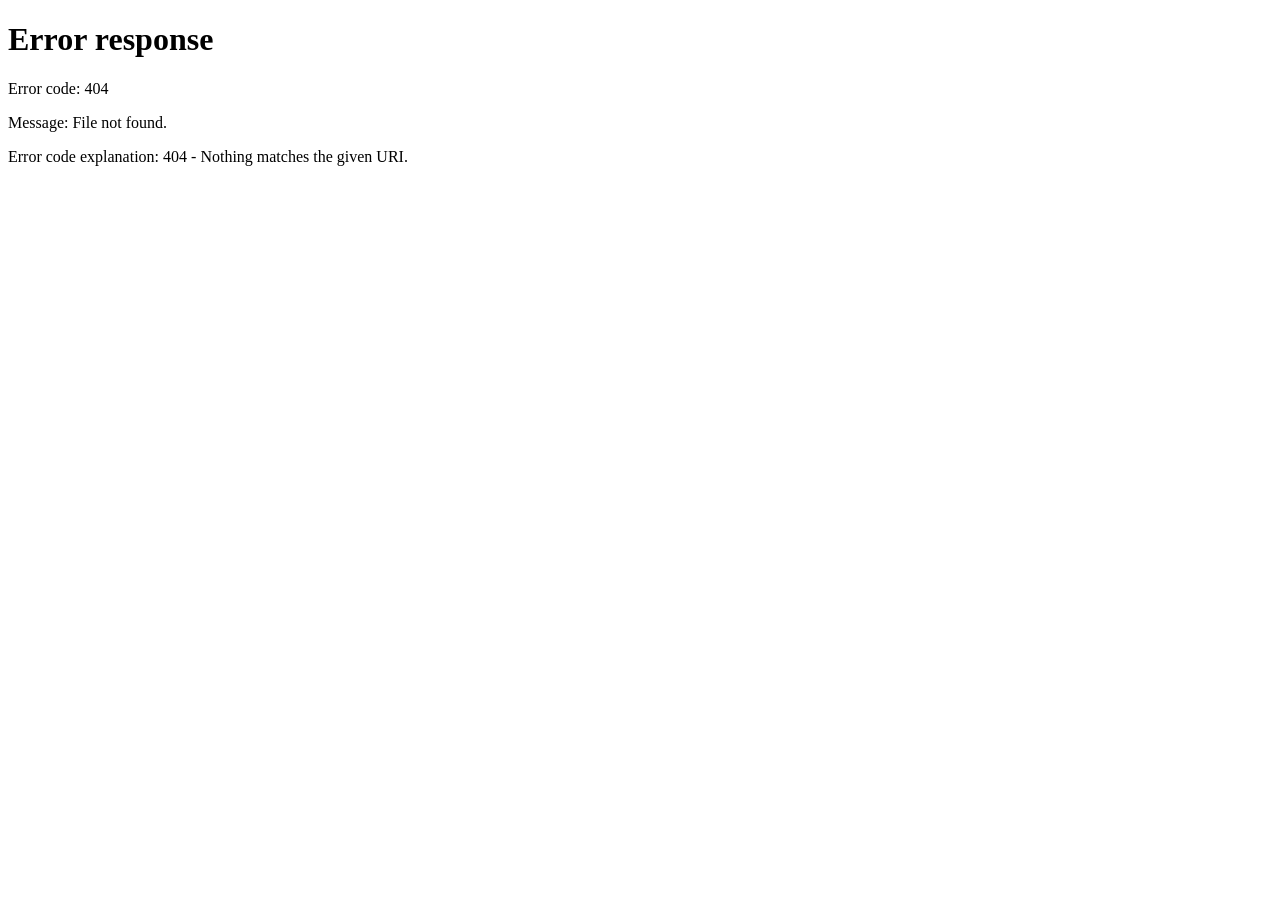
==== index.html @ 60fa8904 "Add files via upload" ====
<!doctype html>
<html lang="ja"><head><meta charset="utf-8">
<meta name="viewport" content="width=device-width,initial-scale=1">
<title>あの日のねだん。価格タイムマシン｜道具のアトリエ</title>
<meta name="description" content="百の商品でたどる価格の変化。年代の異なる価格を、出典付きで比べられます。">
<meta http-equiv="refresh" content="0; url=tools/price-time-machine/">
<link rel="canonical" href="tools/price-time-machine/">
<script>location.replace("tools/price-time-machine/");</script>
</head><body>
<p><a href="tools/price-time-machine/">あの日のねだん。価格タイムマシン</a>へ移動します。</p>
</body></html>
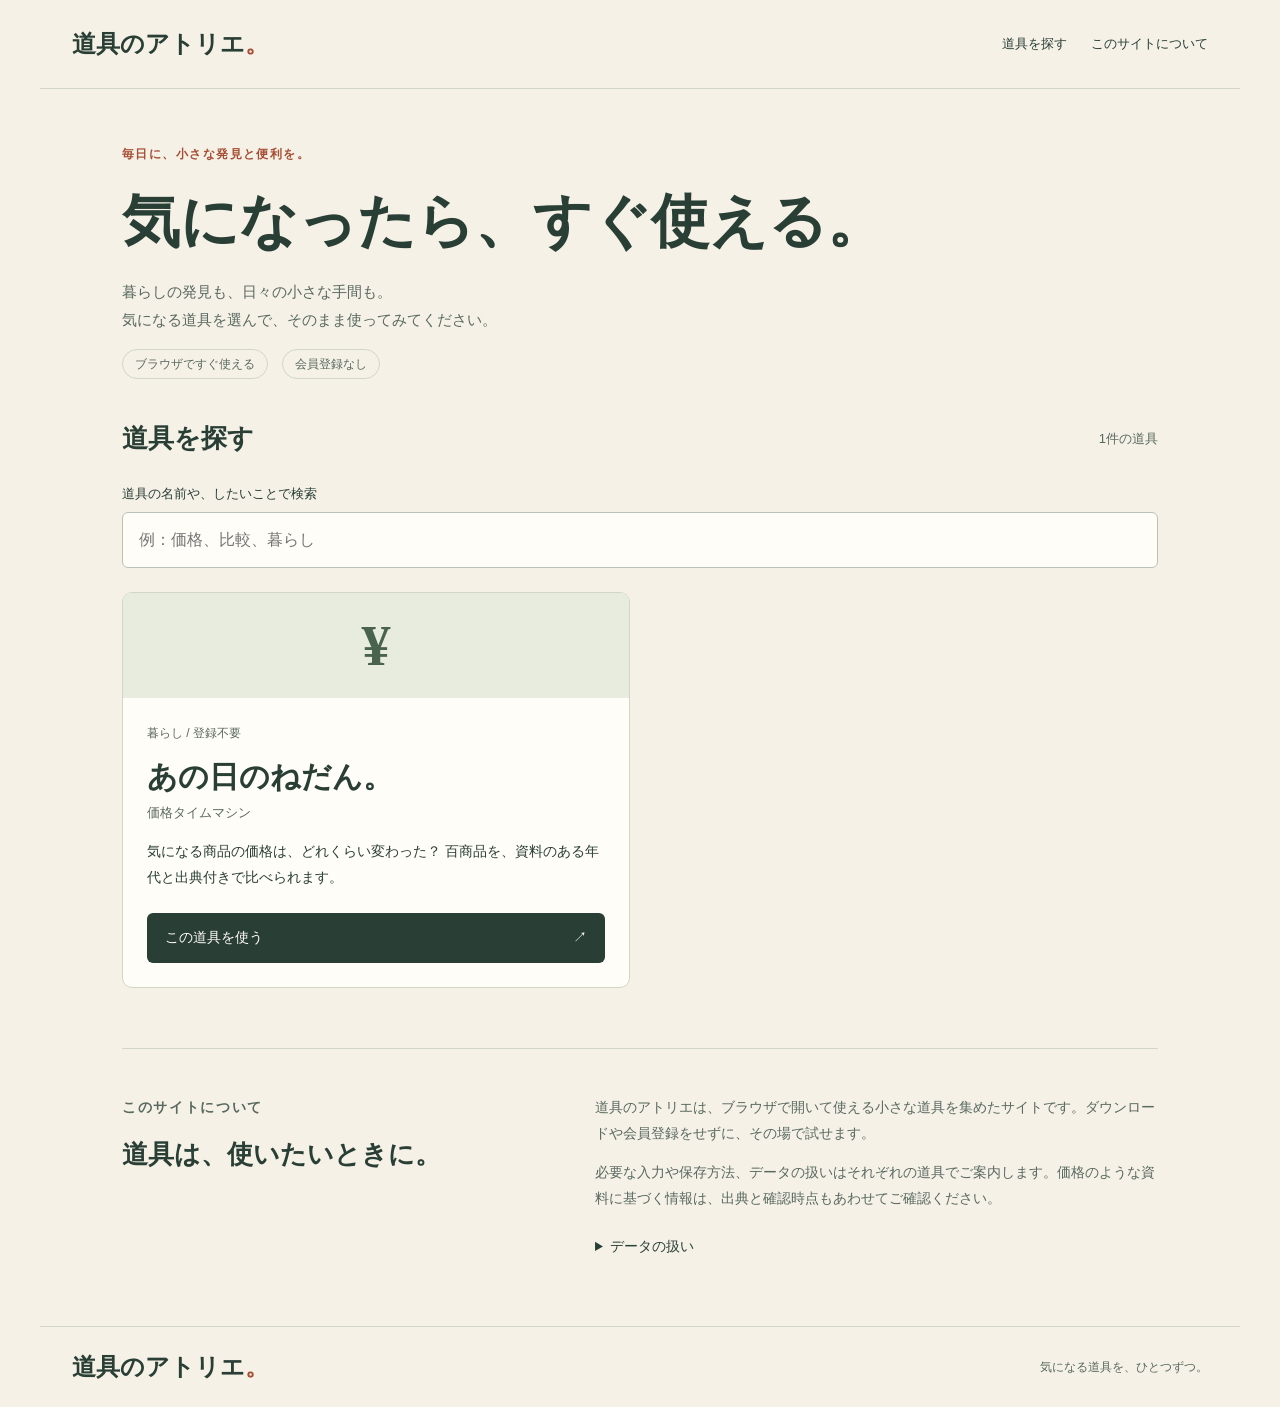
==== commit 7b41f22d: "価格を隠す見せ方と生成イラスト42点を追加" ====
--- a/index.html
+++ b/index.html
@@ -1,11 +1,8 @@
 <!doctype html>
-<html lang="ja"><head><meta charset="utf-8">
-<meta name="viewport" content="width=device-width,initial-scale=1">
-<title>あの日のねだん。価格タイムマシン｜道具のアトリエ</title>
-<meta name="description" content="百の商品でたどる価格の変化。年代の異なる価格を、出典付きで比べられます。">
-<meta http-equiv="refresh" content="0; url=tools/price-time-machine/">
-<link rel="canonical" href="tools/price-time-machine/">
-<script>location.replace("tools/price-time-machine/");</script>
-</head><body>
-<p><a href="tools/price-time-machine/">あの日のねだん。価格タイムマシン</a>へ移動します。</p>
-</body></html>
+<html lang="ja"><head><meta charset="utf-8"><meta name="viewport" content="width=device-width,initial-scale=1"><meta name="description" content="気になった道具を、その場ですぐに。暮らしの発見や日々の小さな手間に役立つ、ブラウザで使えるツール集です。"><meta name="theme-color" content="#293e35"><title>道具のアトリエ｜気になったら、すぐ使える。</title><link rel="icon" href="data:,"><link rel="stylesheet" href="hub.css"><script defer src="tools.js"></script><script defer src="hub.js"></script></head><body>
+<a class="skip" href="#tools">道具の一覧へ</a>
+<header><a class="brand" href="index.html">道具のアトリエ<span>。</span></a><nav aria-label="サイト内"><a href="#tools">道具を探す</a><a href="#about">このサイトについて</a></nav></header>
+<main><section class="intro"><p class="eyebrow">毎日に、小さな発見と便利を。</p><h1>気になったら、<br>すぐ使える。</h1><p class="lead">暮らしの発見も、日々の小さな手間も。<br>気になる道具を選んで、そのまま使ってみてください。</p><div class="trust"><span>ブラウザですぐ使える</span><span>会員登録なし</span></div></section>
+<section id="tools" aria-labelledby="tools-heading"><div class="section-title"><h2 id="tools-heading">道具を探す</h2><p id="tool-count" role="status"></p></div><label class="search-label" for="search">道具の名前や、したいことで検索</label><div class="search-wrap"><input id="search" type="search" placeholder="例：価格、比較、暮らし" autocomplete="off" maxlength="100"><button id="reset" hidden type="button">検索をクリア</button></div><nav id="categories" aria-label="道具のジャンル" hidden></nav><div id="tool-list" class="tool-list"></div><p id="empty" hidden>該当する道具はありません。別の言葉で探すか、「検索をクリア」で一覧に戻れます。</p><noscript><p>検索にはJavaScriptが必要です。<a href="tools/price-time-machine/index.html">価格タイムマシンを開く</a>ことはできます。</p></noscript></section>
+<section id="about" class="about"><div><p class="eyebrow">このサイトについて</p><h2>道具は、使いたいときに。</h2></div><div><p>道具のアトリエは、ブラウザで開いて使える小さな道具を集めたサイトです。ダウンロードや会員登録をせずに、その場で試せます。</p><p>必要な入力や保存方法、データの扱いはそれぞれの道具でご案内します。価格のような資料に基づく情報は、出典と確認時点もあわせてご確認ください。</p><details><summary>データの扱い</summary><p>この一覧ページには広告・アクセス解析・入力内容の外部送信はありません。個別の道具の機能や端末内保存については、各画面の説明をご確認ください。外部の出典リンクを開くと、そのサイトへ移動します。</p></details></div></section></main>
+<footer><a class="brand" href="index.html">道具のアトリエ<span>。</span></a><span>気になる道具を、ひとつずつ。</span></footer></body></html>
--- a/hub.css
+++ b/hub.css
@@ -0,0 +1,3 @@
+:root{--paper:#f5f1e7;--white:#fffdf7;--ink:#293e35;--muted:#59695f;--accent:#a64e34;--line:#d1d6c7}*{box-sizing:border-box}html{scroll-padding-top:20px}body{margin:0;background:var(--paper);color:var(--ink);font-family:-apple-system,BlinkMacSystemFont,"Hiragino Kaku Gothic ProN",sans-serif;line-height:1.85}a{color:inherit}a:focus-visible,input:focus-visible,button:focus-visible,summary:focus-visible{outline:3px solid var(--accent);outline-offset:4px}.skip{position:absolute;top:-80px;left:16px;padding:12px;background:var(--white);z-index:10}.skip:focus{top:12px}header,footer{max-width:1200px;margin:auto;padding:22px 32px;display:flex;align-items:center;justify-content:space-between;gap:20px}header{border-bottom:1px solid var(--line)}.brand{text-decoration:none;font:700 24px/1.5 "Hiragino Mincho ProN","Yu Mincho",serif;white-space:nowrap}.brand span{color:var(--accent)}header nav{display:flex;gap:24px;font-size:13px}header nav a{min-height:44px;display:flex;align-items:center;text-decoration:none}header nav a:hover{text-decoration:underline}main{max-width:1100px;margin:auto;padding:0 32px}.intro{padding:42px 0 30px}.eyebrow{font-size:12px;color:var(--accent);letter-spacing:.12em;font-weight:600}h1{font:700 clamp(36px,5vw,58px)/1.4 "Hiragino Mincho ProN","Yu Mincho",serif;margin:16px 0}h1 br{display:none}.lead{font-size:15px;color:var(--muted)}.trust{display:flex;gap:14px;flex-wrap:wrap;font-size:12px;color:var(--muted)}.trust span{border:1px solid var(--line);border-radius:20px;padding:3px 12px}.section-title{display:flex;gap:20px;justify-content:space-between;align-items:center}h2{font:700 26px/1.5 "Hiragino Mincho ProN","Yu Mincho",serif;margin:10px 0}.section-title p{font-size:13px;color:var(--muted)}.search-label{font-size:13px;display:block;margin:14px 0 6px}.search-wrap{display:flex;gap:12px;align-items:center}input{font:inherit;font-size:16px;min-height:52px;width:100%;padding:12px 16px;border:1px solid #b9c4b6;border-radius:6px;background:var(--white);color:var(--ink)}button{font:inherit;min-height:44px;cursor:pointer;background:transparent;border:1px solid var(--line);border-radius:6px;padding:8px 14px;color:var(--ink)}#reset{font-size:12px;white-space:nowrap}#categories{display:flex;gap:8px;flex-wrap:wrap;margin:18px 0}#categories button[aria-pressed=true]{background:var(--ink);color:var(--white)}.tool-list{display:grid;grid-template-columns:repeat(2,minmax(0,1fr));gap:20px;margin-top:24px}.tool-card{background:var(--white);border:1px solid var(--line);border-radius:10px;overflow:hidden;display:flex;flex-direction:column}.tool-icon{display:grid;place-items:center;min-height:105px;background:#e7ecdf;color:#49634e;font:700 58px Georgia,serif}.tool-copy{padding:24px;display:flex;flex-direction:column;flex:1}.tool-meta{font-size:12px;color:var(--muted);margin:0 0 10px}h3{font:700 30px/1.5 "Hiragino Mincho ProN","Yu Mincho",serif;margin:0}.tool-subtitle{font-size:13px;margin:2px 0 14px;color:var(--muted)}.tool-description{font-size:14px;margin:0 0 22px}.open-tool{display:flex;align-items:center;justify-content:space-between;padding:12px 18px;min-height:48px;border-radius:6px;text-decoration:none;background:var(--ink);color:var(--white);font-size:14px;margin-top:auto}.open-tool:hover{background:#3e5848}.about{margin-top:60px;padding:32px 0;border-top:1px solid var(--line);display:grid;grid-template-columns:1fr 1.3fr;gap:40px}.about p{font-size:14px;color:var(--muted)}summary{cursor:pointer;min-height:44px;padding:8px 0;font-size:14px}footer{border-top:1px solid var(--line);margin-top:24px}footer>span{font-size:12px;color:var(--muted)}#empty{padding:20px;border:1px dashed var(--line);font-size:14px}[hidden]{display:none!important}@media(max-width:650px){header,footer{padding:16px 20px}.brand{font-size:21px}header nav{gap:12px;font-size:12px}header nav a:last-child{display:none}main{padding:0 20px}.intro{padding:22px 0 16px}h1{font-size:34px}h1 br{display:initial}.lead{font-size:13px}.eyebrow{font-size:11px}.trust{gap:8px;font-size:11px}h2{font-size:23px}.search-label{margin-top:8px}.tool-list{grid-template-columns:1fr;margin-top:18px}.tool-icon{min-height:76px;font-size:46px}.tool-copy{padding:20px}.tool-description{font-size:14px}.about{grid-template-columns:1fr;gap:8px;margin-top:36px;padding:22px 0}footer{flex-direction:column;align-items:start;gap:8px}.search-wrap{flex-wrap:wrap}#reset{margin-left:auto}.about h2{font-size:24px}}
+
+@media(max-width:650px){.intro>.eyebrow{display:none}.intro{padding:18px 0 12px}.intro h1{font-size:32px;margin:10px 0}}
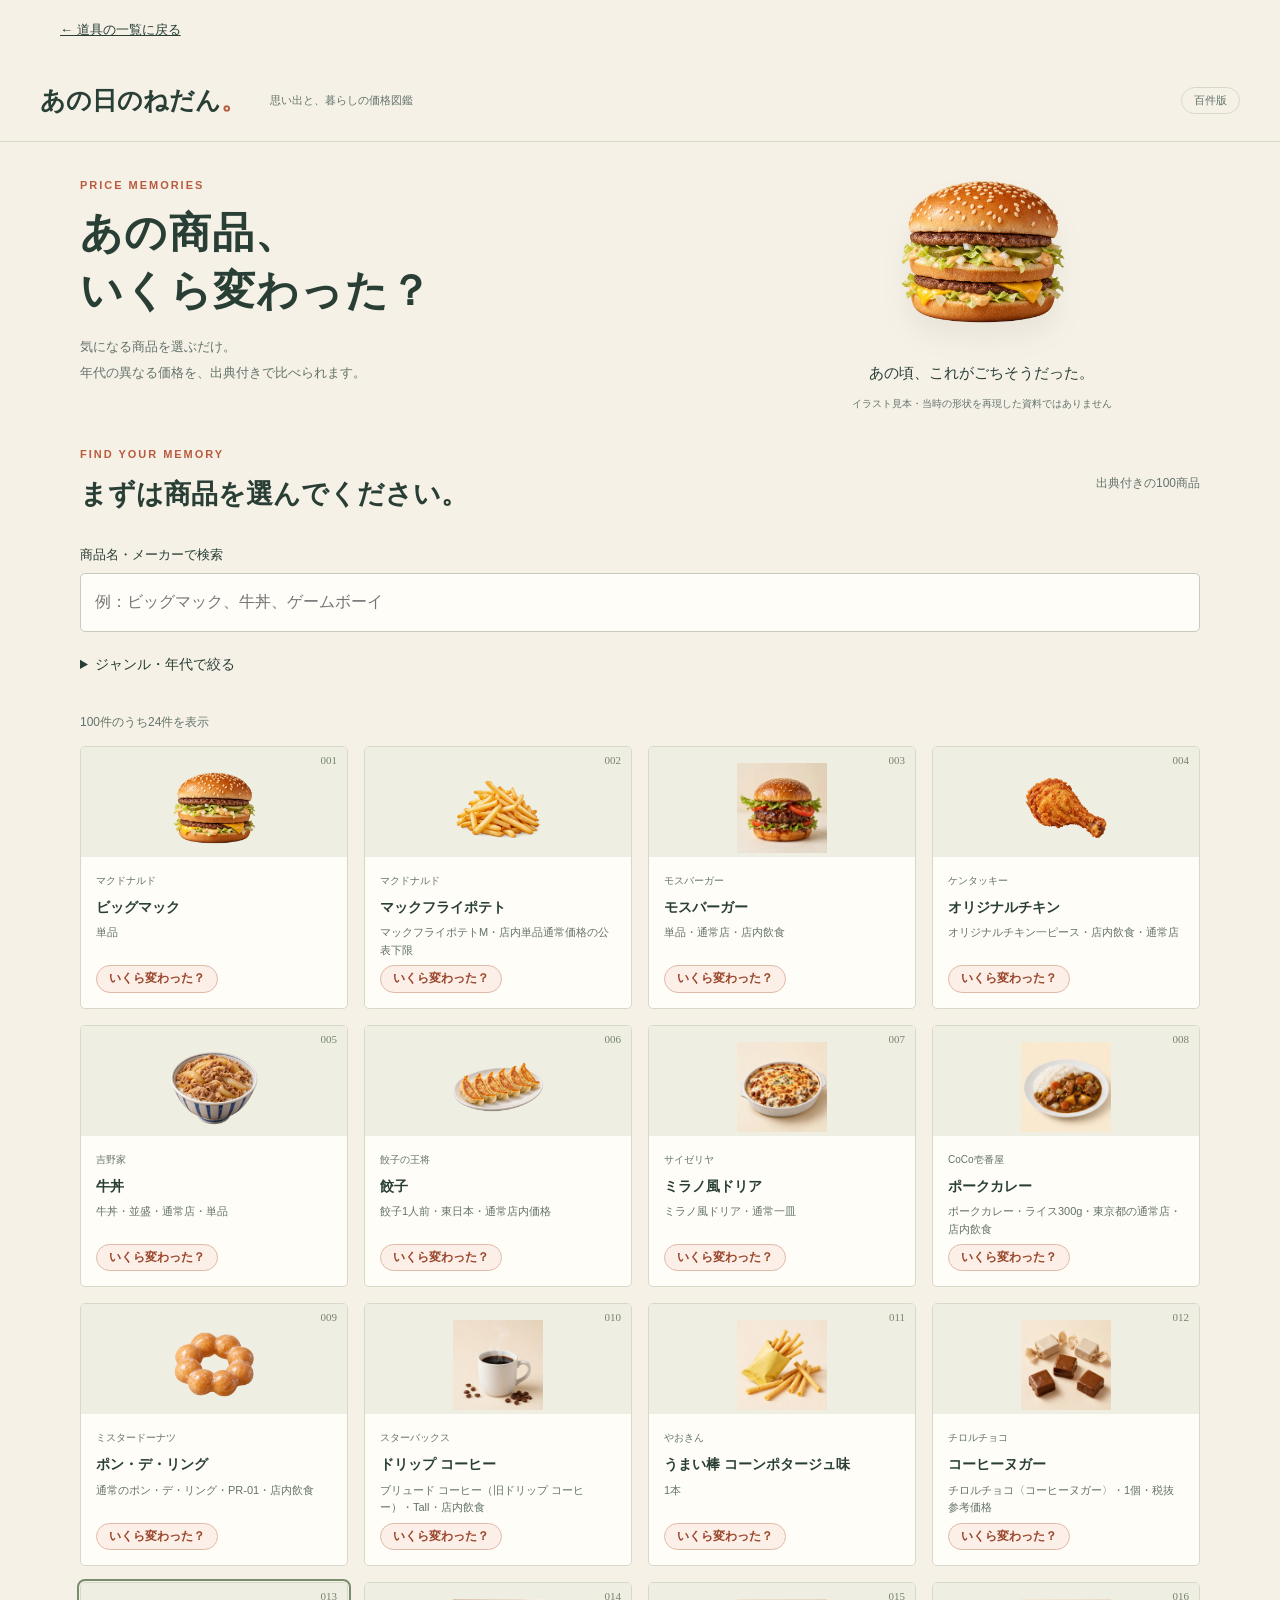
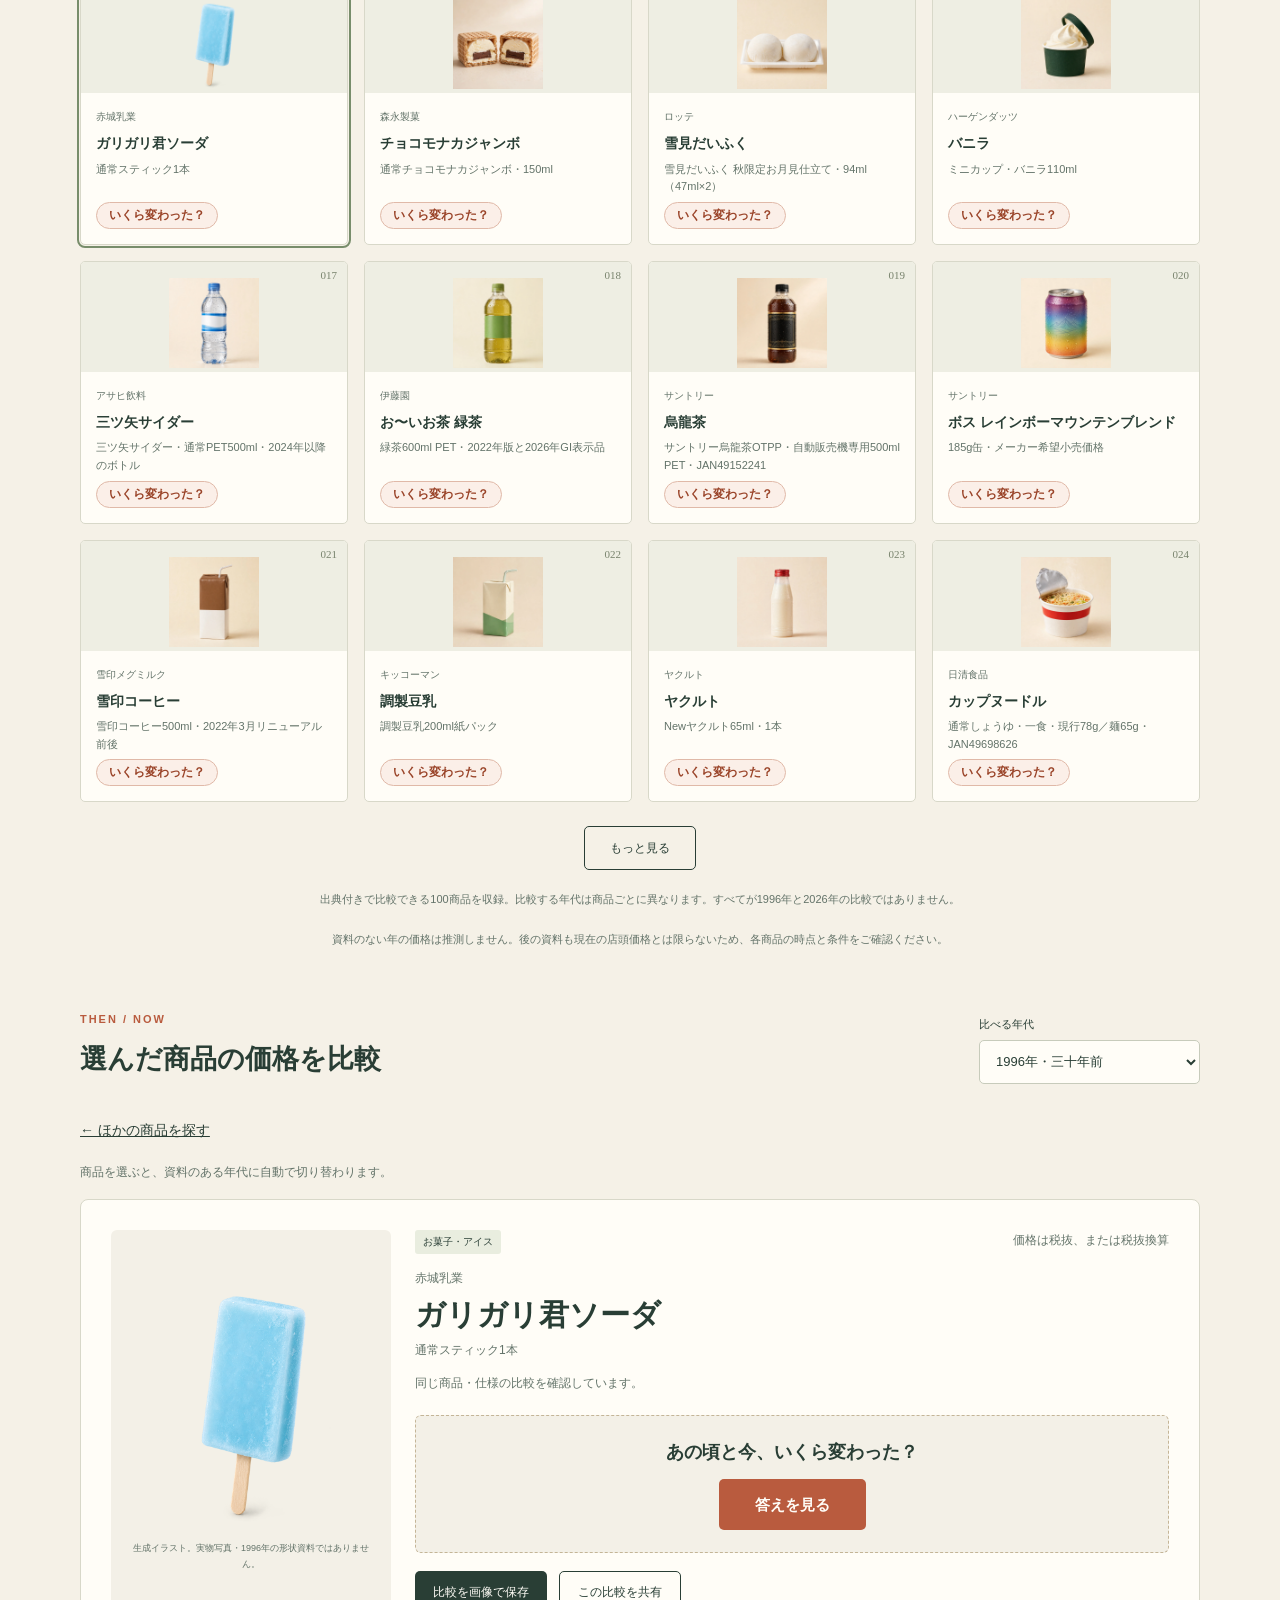
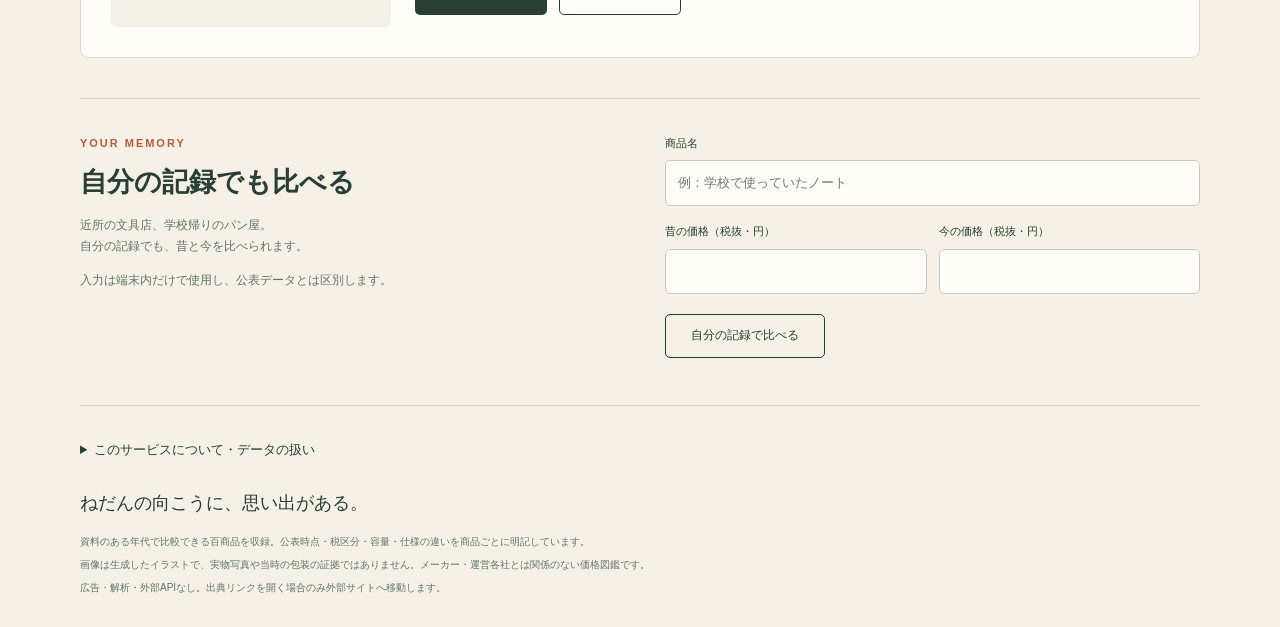
==== commit a9e7cadc: "トップから価格タイムマシンへ直接つなぐ" ====
--- a/index.html
+++ b/index.html
@@ -1,8 +1,11 @@
 <!doctype html>
-<html lang="ja"><head><meta charset="utf-8"><meta name="viewport" content="width=device-width,initial-scale=1"><meta name="description" content="気になった道具を、その場ですぐに。暮らしの発見や日々の小さな手間に役立つ、ブラウザで使えるツール集です。"><meta name="theme-color" content="#293e35"><title>道具のアトリエ｜気になったら、すぐ使える。</title><link rel="icon" href="data:,"><link rel="stylesheet" href="hub.css"><script defer src="tools.js"></script><script defer src="hub.js"></script></head><body>
-<a class="skip" href="#tools">道具の一覧へ</a>
-<header><a class="brand" href="index.html">道具のアトリエ<span>。</span></a><nav aria-label="サイト内"><a href="#tools">道具を探す</a><a href="#about">このサイトについて</a></nav></header>
-<main><section class="intro"><p class="eyebrow">毎日に、小さな発見と便利を。</p><h1>気になったら、<br>すぐ使える。</h1><p class="lead">暮らしの発見も、日々の小さな手間も。<br>気になる道具を選んで、そのまま使ってみてください。</p><div class="trust"><span>ブラウザですぐ使える</span><span>会員登録なし</span></div></section>
-<section id="tools" aria-labelledby="tools-heading"><div class="section-title"><h2 id="tools-heading">道具を探す</h2><p id="tool-count" role="status"></p></div><label class="search-label" for="search">道具の名前や、したいことで検索</label><div class="search-wrap"><input id="search" type="search" placeholder="例：価格、比較、暮らし" autocomplete="off" maxlength="100"><button id="reset" hidden type="button">検索をクリア</button></div><nav id="categories" aria-label="道具のジャンル" hidden></nav><div id="tool-list" class="tool-list"></div><p id="empty" hidden>該当する道具はありません。別の言葉で探すか、「検索をクリア」で一覧に戻れます。</p><noscript><p>検索にはJavaScriptが必要です。<a href="tools/price-time-machine/index.html">価格タイムマシンを開く</a>ことはできます。</p></noscript></section>
-<section id="about" class="about"><div><p class="eyebrow">このサイトについて</p><h2>道具は、使いたいときに。</h2></div><div><p>道具のアトリエは、ブラウザで開いて使える小さな道具を集めたサイトです。ダウンロードや会員登録をせずに、その場で試せます。</p><p>必要な入力や保存方法、データの扱いはそれぞれの道具でご案内します。価格のような資料に基づく情報は、出典と確認時点もあわせてご確認ください。</p><details><summary>データの扱い</summary><p>この一覧ページには広告・アクセス解析・入力内容の外部送信はありません。個別の道具の機能や端末内保存については、各画面の説明をご確認ください。外部の出典リンクを開くと、そのサイトへ移動します。</p></details></div></section></main>
-<footer><a class="brand" href="index.html">道具のアトリエ<span>。</span></a><span>気になる道具を、ひとつずつ。</span></footer></body></html>
+<html lang="ja"><head><meta charset="utf-8">
+<meta name="viewport" content="width=device-width,initial-scale=1">
+<title>あの日のねだん。価格タイムマシン｜道具のアトリエ</title>
+<meta name="description" content="百の商品でたどる価格の変化。年代の異なる価格を、出典付きで比べられます。">
+<meta http-equiv="refresh" content="0; url=tools/price-time-machine/">
+<link rel="canonical" href="tools/price-time-machine/">
+<script>location.replace("tools/price-time-machine/");</script>
+</head><body>
+<p><a href="tools/price-time-machine/">あの日のねだん。価格タイムマシン</a>へ移動します。</p>
+</body></html>
